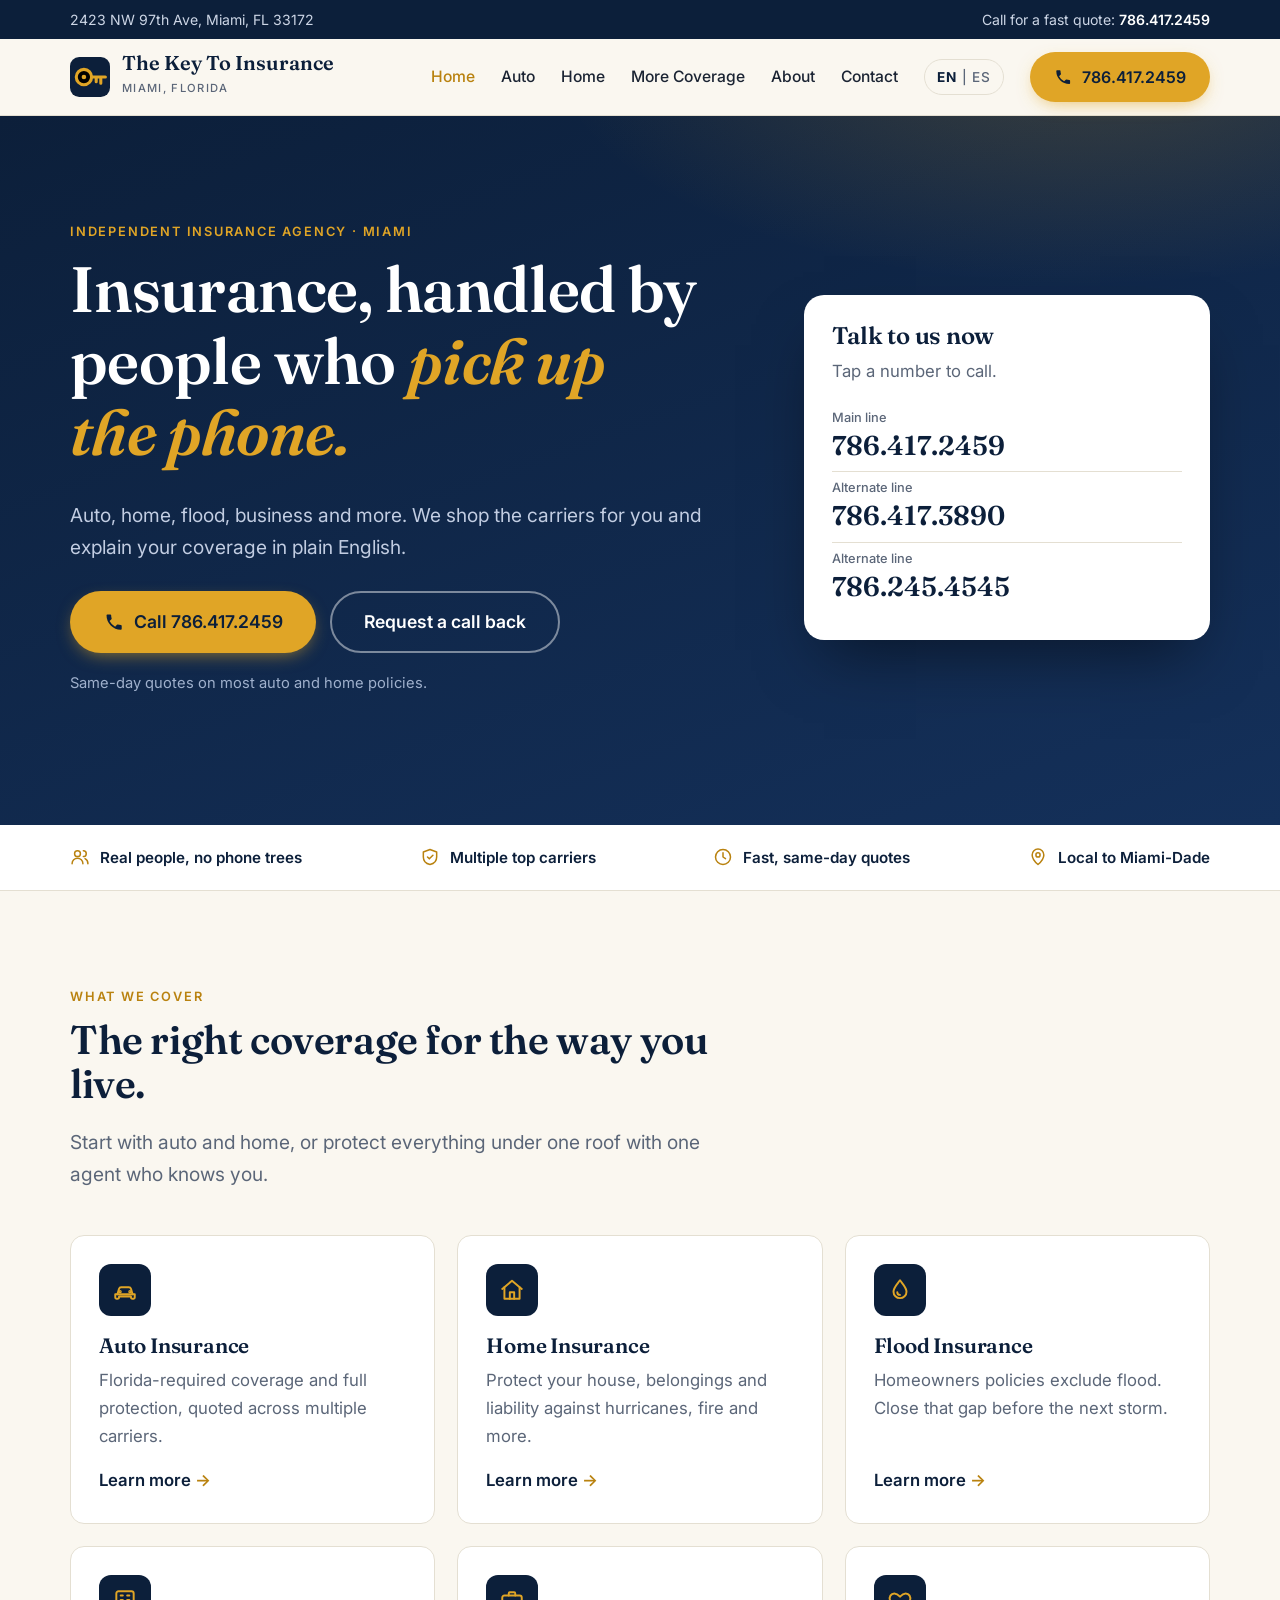
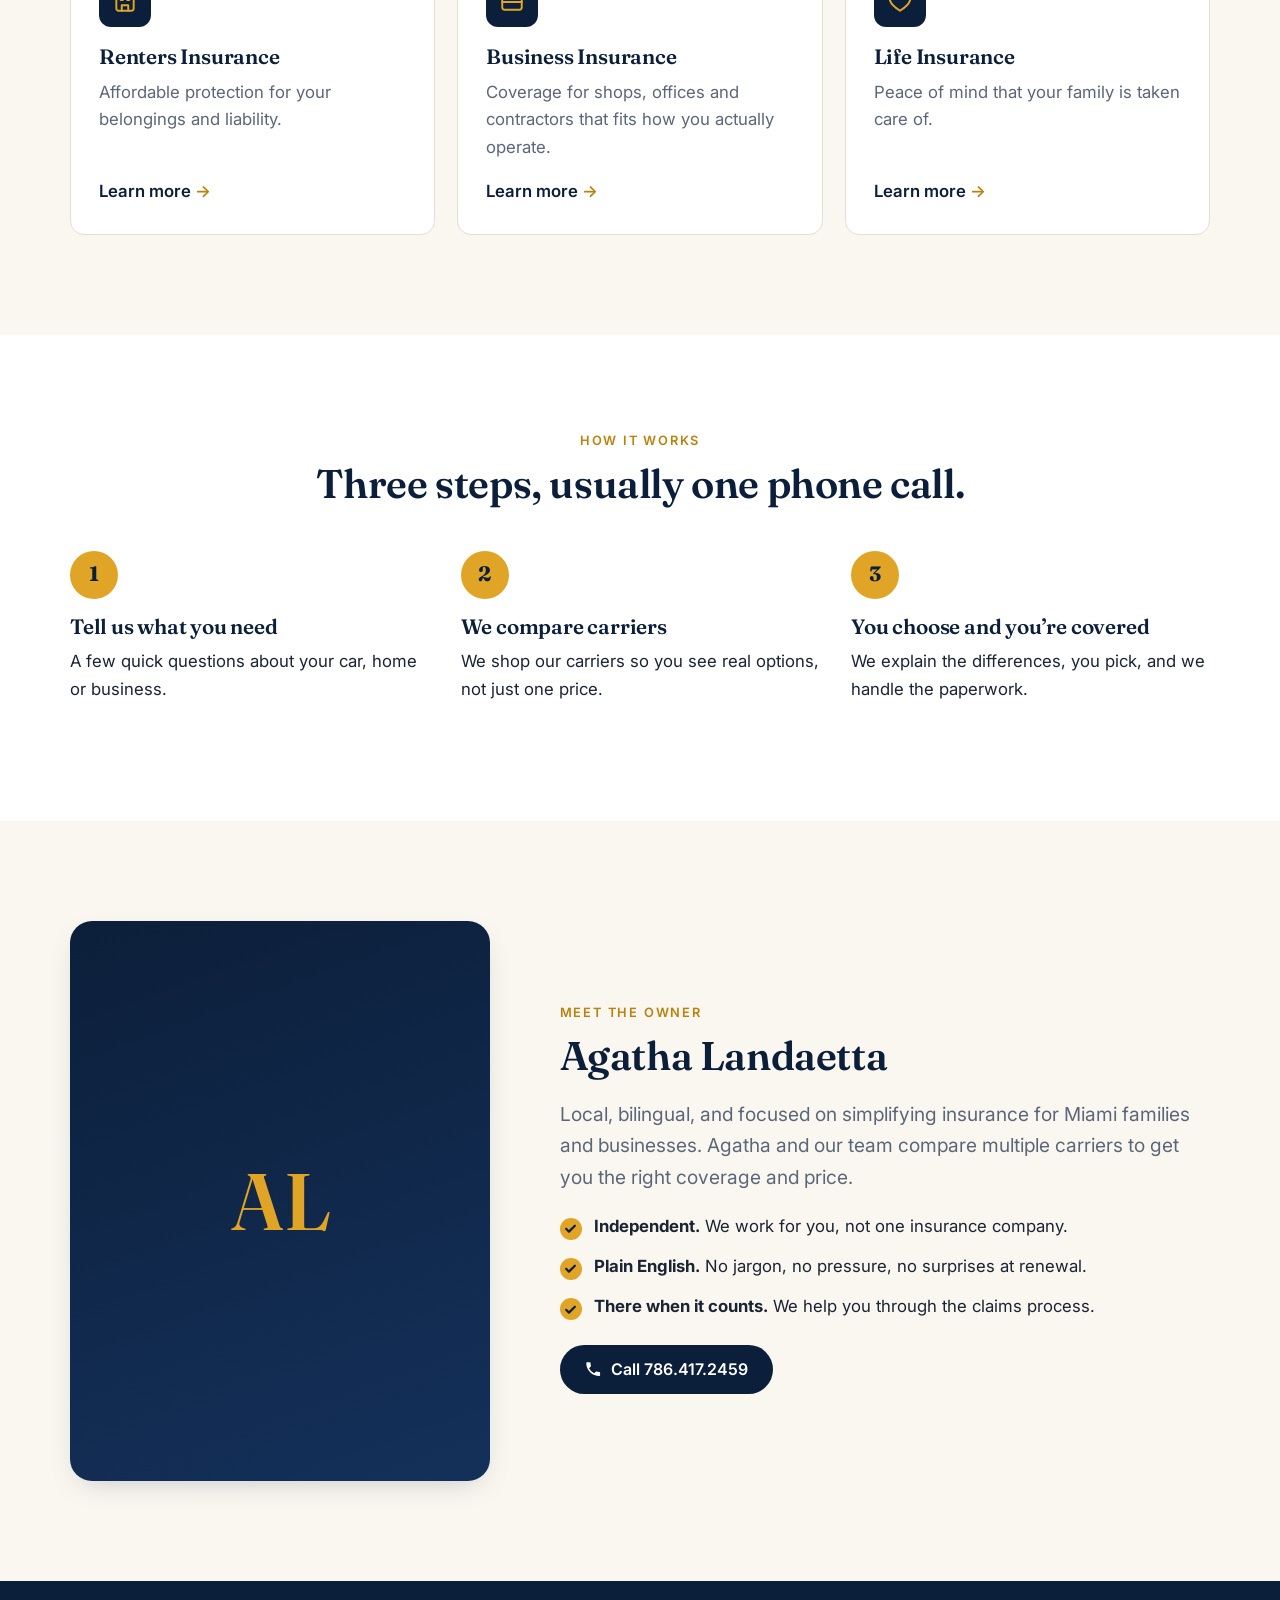
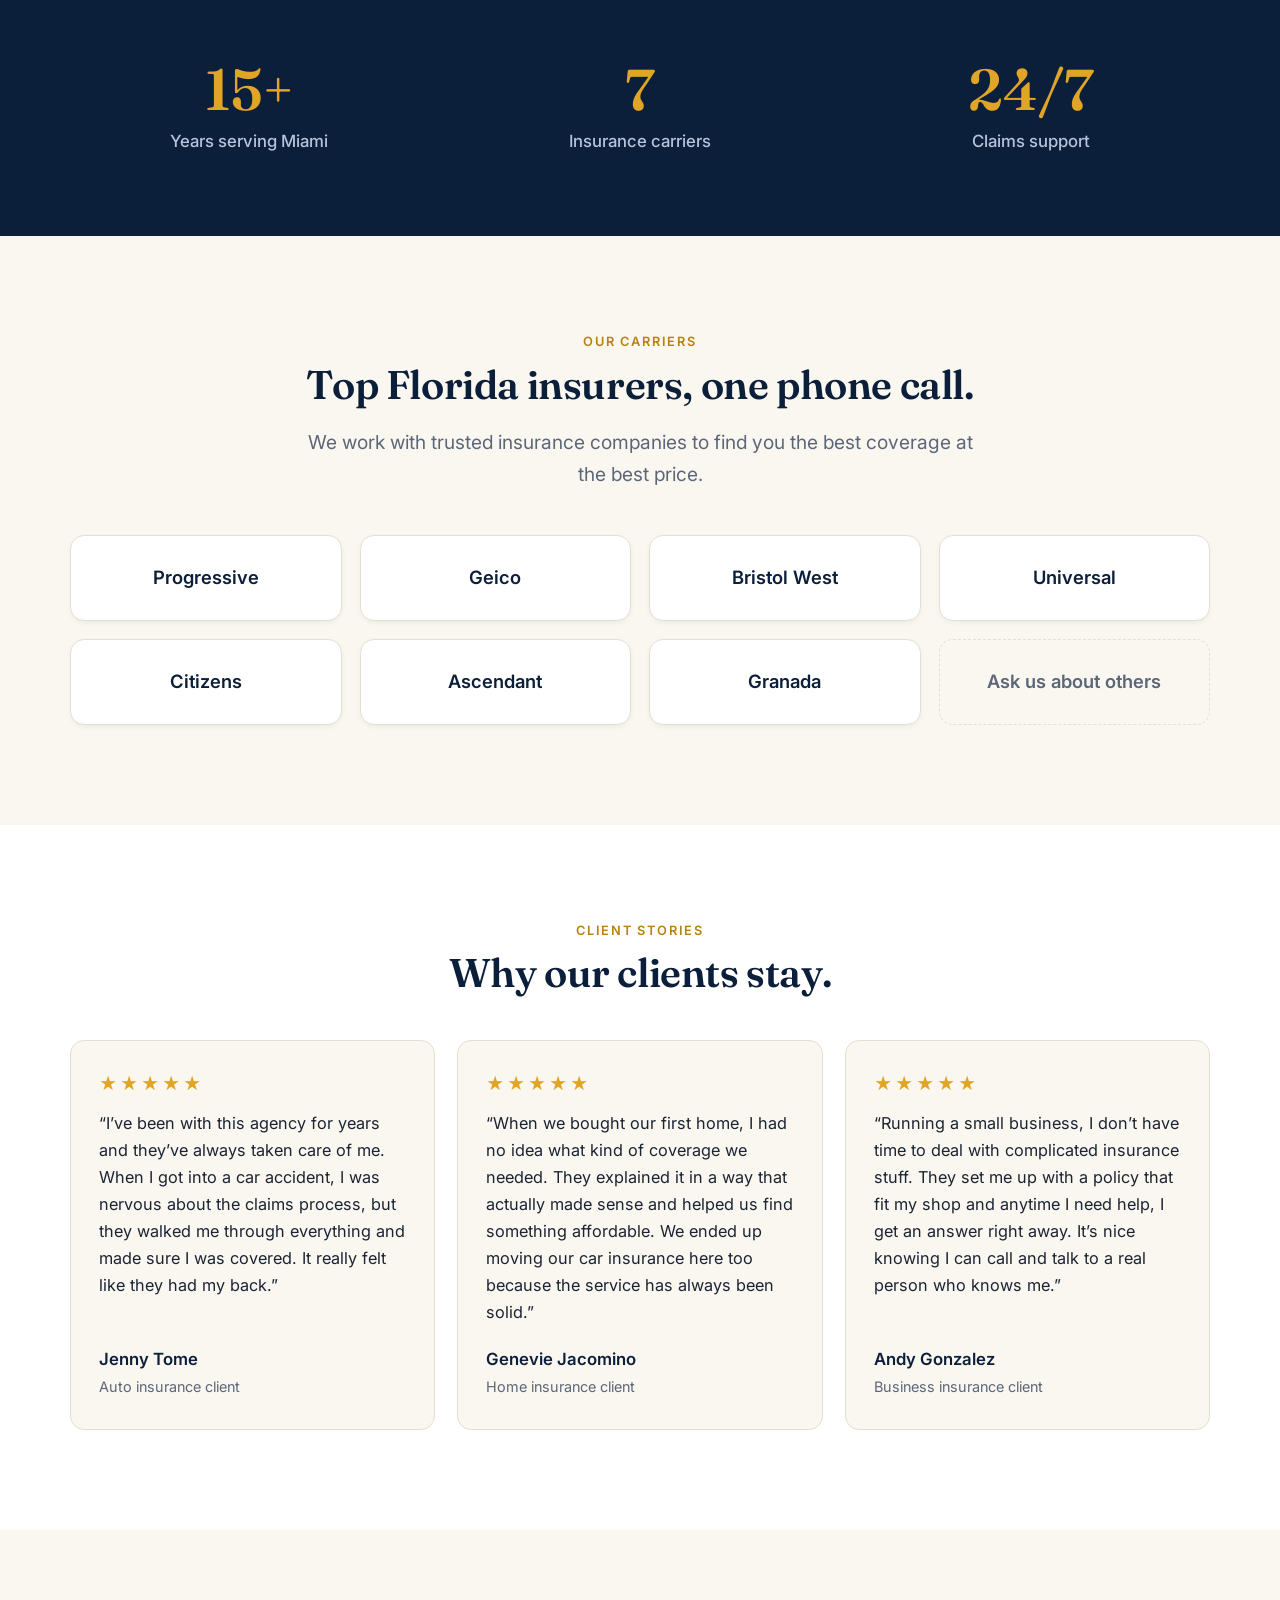
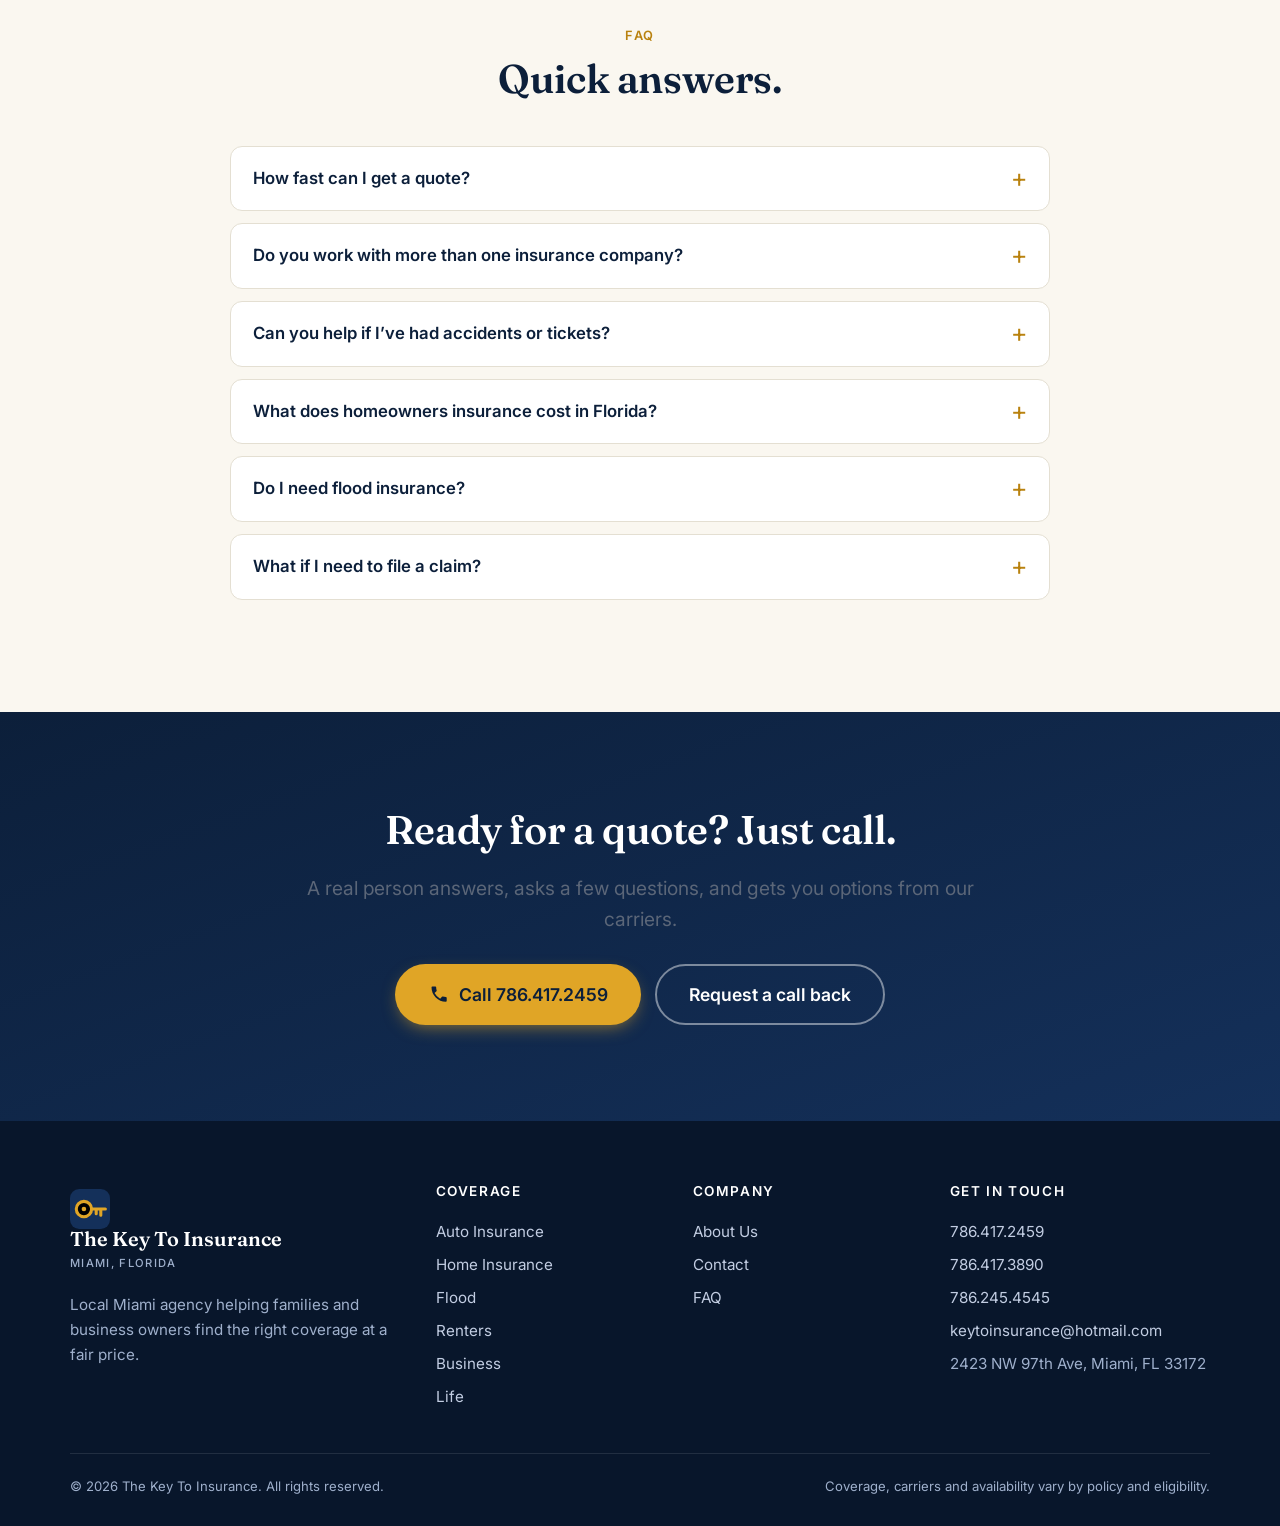
==== site/index.html @ 810135cc "Initial bilingual site for The Key To Insurance Co-Authored-By: Claude Sonnet 5.5 <noreply@anthropic" ====
<!DOCTYPE html>
<html lang="en">
<head>
<meta charset="utf-8">
<meta name="viewport" content="width=device-width, initial-scale=1">
<title>The Key To Insurance | Auto &amp; Home Insurance in Miami, FL</title>
<meta name="description" content="Independent Miami insurance agency. Fast quotes on auto, home, flood, renters, business and life insurance. Call 786.417.2459.">
<link rel="canonical" href="https://www.thekeytoinsurance.com/">
<link rel="alternate" hreflang="en" href="https://www.thekeytoinsurance.com/">
<link rel="alternate" hreflang="es" href="https://www.thekeytoinsurance.com/es/">
<link rel="alternate" hreflang="x-default" href="https://www.thekeytoinsurance.com/">
<meta property="og:title" content="The Key To Insurance | Auto &amp; Home Insurance in Miami, FL">
<meta property="og:description" content="Independent Miami insurance agency. Fast quotes on auto, home, flood, renters, business and life insurance. Call 786.417.2459.">
<meta property="og:type" content="website">
<meta property="og:url" content="https://www.thekeytoinsurance.com/">
<meta property="og:locale" content="en_US">
<meta name="theme-color" content="#0c1f3a">
<link rel="icon" href="assets/favicon.svg" type="image/svg+xml">
<link rel="preconnect" href="https://fonts.googleapis.com">
<link rel="preconnect" href="https://fonts.gstatic.com" crossorigin>
<link href="https://fonts.googleapis.com/css2?family=Fraunces:ital,opsz,wght@0,9..144,500;0,9..144,600;1,9..144,500&family=Inter:wght@400;500;600;700&display=swap" rel="stylesheet">
<link rel="stylesheet" href="assets/styles.css">
<script type="application/ld+json">{"@context":"https://schema.org","@type":"InsuranceAgency","name":"The Key To Insurance","url":"https://www.thekeytoinsurance.com/","telephone":"+1-786-417-2459","email":"keytoinsurance@hotmail.com","knowsLanguage":["en","es"],"address":{"@type":"PostalAddress","streetAddress":"2423 NW 97th Ave","addressLocality":"Miami","addressRegion":"FL","postalCode":"33172","addressCountry":"US"},"areaServed":"Miami-Dade County, FL"}</script>
</head>
<body>
<a class="skip" href="#main">Skip to content</a>
<div class="topbar"><div class="wrap"><span>2423 NW 97th Ave, Miami, FL 33172</span><span>Call for a fast quote: <a href="tel:+17864172459">786.417.2459</a></span></div></div>
<header class="site"><div class="wrap">
  <a class="brand" href="index.html" aria-label="The Key To Insurance, home"><svg viewBox="0 0 48 48"><rect width="48" height="48" rx="11" fill="#0c1f3a"/><g transform="translate(2 2) scale(.92)"><circle cx="16" cy="24" r="10" stroke="#e0a526" stroke-width="4"/><circle cx="16" cy="24" r="3" fill="#e0a526"/><path d="M26 24h18M38 24v8M32 24v6" stroke="#e0a526" stroke-width="4" stroke-linecap="round"/></g></svg><span><b>The Key To Insurance</b><small>Miami, Florida</small></span></a>
  <button class="menu-btn" aria-label="Menu" aria-expanded="false" aria-controls="nav"><svg viewBox="0 0 24 24" fill="none" stroke="currentColor" stroke-width="2" stroke-linecap="round"><path d="M4 7h16M4 12h16M4 17h16"/></svg></button>
  <nav class="main" id="nav" aria-label="Main"><a href="index.html" aria-current="page">Home</a><a href="auto-insurance.html">Auto</a><a href="home-insurance.html">Home</a><a href="more-coverage.html">More Coverage</a><a href="about.html">About</a><a href="contact.html">Contact</a><a class="lang" href="es/index.html" hreflang="es" lang="es" aria-label="Ver en español"><b>EN</b> | ES</a><a class="btn btn-gold" href="tel:+17864172459"><svg viewBox="0 0 24 24" fill="currentColor" aria-hidden="true"><path d="M6.6 10.8a15 15 0 0 0 6.6 6.6l2.2-2.2a1 1 0 0 1 1-.25 11.4 11.4 0 0 0 3.6.57 1 1 0 0 1 1 1V20a1 1 0 0 1-1 1A17 17 0 0 1 3 4a1 1 0 0 1 1-1h3.5a1 1 0 0 1 1 1c0 1.25.2 2.45.57 3.6a1 1 0 0 1-.25 1z"/></svg>786.417.2459</a></nav>
</div></header>
<main id="main">

<section class="hero"><div class="wrap hero-grid">
  <div>
    <span class="eyebrow" style="color:var(--gold)">Independent insurance agency · Miami</span>
    <h1>Insurance, handled by people who <em>pick up the phone.</em></h1>
    <p class="lede">Auto, home, flood, business and more. We shop the carriers for you and explain your coverage in plain English.</p>
    <div class="hero-actions"><a class="btn btn-gold btn-lg" href="tel:+17864172459"><svg viewBox="0 0 24 24" fill="currentColor" aria-hidden="true"><path d="M6.6 10.8a15 15 0 0 0 6.6 6.6l2.2-2.2a1 1 0 0 1 1-.25 11.4 11.4 0 0 0 3.6.57 1 1 0 0 1 1 1V20a1 1 0 0 1-1 1A17 17 0 0 1 3 4a1 1 0 0 1 1-1h3.5a1 1 0 0 1 1 1c0 1.25.2 2.45.57 3.6a1 1 0 0 1-.25 1z"/></svg>Call 786.417.2459</a><a class="btn btn-ghost btn-lg" href="contact.html#quote">Request a call back</a></div>
    <p class="hero-note">Same-day quotes on most auto and home policies.</p>
  </div>
  <aside class="callcard" aria-label="Phone numbers">
    <h2>Talk to us now</h2><p style="color:var(--muted)">Tap a number to call.</p>
    <a class="num" href="tel:+17864172459"><small>Main line</small>786.417.2459</a><a class="num" href="tel:+17864173890"><small>Alternate line</small>786.417.3890</a><a class="num" href="tel:+17862454545"><small>Alternate line</small>786.245.4545</a>
  </aside>
</div></section>

<div class="trust"><div class="wrap"><ul>
  <li><svg viewBox="0 0 24 24" fill="none" stroke="currentColor" stroke-width="1.8" stroke-linecap="round" stroke-linejoin="round" aria-hidden="true"><circle cx="9" cy="8" r="3.500"/><path d="M2.500 20a6.500 6.500 0 0 1 13 0"/><path d="M16 4.500a3.500 3.500 0 0 1 0 7M18 14a6.500 6.500 0 0 1 3.500 6"/></svg>Real people, no phone trees</li>
  <li><svg viewBox="0 0 24 24" fill="none" stroke="currentColor" stroke-width="1.8" stroke-linecap="round" stroke-linejoin="round" aria-hidden="true"><path d="M12 3l8 3v6c0 4.500-3.300 8-8 9-4.700-1-8-4.500-8-9V6z"/><path d="M9 12l2.200 2.200L15.500 10"/></svg>Multiple top carriers</li>
  <li><svg viewBox="0 0 24 24" fill="none" stroke="currentColor" stroke-width="1.8" stroke-linecap="round" stroke-linejoin="round" aria-hidden="true"><circle cx="12" cy="12" r="9"/><path d="M12 7v5l3 2"/></svg>Fast, same-day quotes</li>
  <li><svg viewBox="0 0 24 24" fill="none" stroke="currentColor" stroke-width="1.8" stroke-linecap="round" stroke-linejoin="round" aria-hidden="true"><path d="M12 21s7-6 7-11.500A7 7 0 0 0 5 9.500C5 15 12 21 12 21z"/><circle cx="12" cy="9.500" r="2.500"/></svg>Local to Miami-Dade</li>
</ul></div></div>

<section class="block"><div class="wrap">
  <div class="head"><span class="eyebrow">What we cover</span><h2>The right coverage for the way you live.</h2><p class="lede">Start with auto and home, or protect everything under one roof with one agent who knows you.</p></div>
  <div class="cards"><a class="card" href="auto-insurance.html"><div class="ico"><svg viewBox="0 0 24 24" fill="none" stroke="currentColor" stroke-width="1.8" stroke-linecap="round" stroke-linejoin="round" aria-hidden="true"><path d="M5 16l1.5-5.2A2 2 0 0 1 8.4 9.4h7.2a2 2 0 0 1 1.9 1.4L19 16"/><path d="M3 16h18v3a1 1 0 0 1-1 1h-1.5a1 1 0 0 1-1-1v-1h-11v1a1 1 0 0 1-1 1H4a1 1 0 0 1-1-1z"/><circle cx="7.5" cy="13.5" r=".6"/><circle cx="16.5" cy="13.5" r=".6"/></svg></div><h3>Auto Insurance</h3><p>Florida-required coverage and full protection, quoted across multiple carriers.</p><span class="more">Learn more</span></a><a class="card" href="home-insurance.html"><div class="ico"><svg viewBox="0 0 24 24" fill="none" stroke="currentColor" stroke-width="1.8" stroke-linecap="round" stroke-linejoin="round" aria-hidden="true"><path d="M3 11l9-7.5L21 11"/><path d="M5 9.5V20h14V9.5"/><path d="M10 20v-6h4v6"/></svg></div><h3>Home Insurance</h3><p>Protect your house, belongings and liability against hurricanes, fire and more.</p><span class="more">Learn more</span></a><a class="card" href="more-coverage.html#flood"><div class="ico"><svg viewBox="0 0 24 24" fill="none" stroke="currentColor" stroke-width="1.8" stroke-linecap="round" stroke-linejoin="round" aria-hidden="true"><path d="M12 3c3 4 6 6.8 6 10.5a6 6 0 0 1-12 0C6 9.8 9 7 12 3z"/><path d="M9.5 14a2.5 2.5 0 0 0 2.5 2.5"/></svg></div><h3>Flood Insurance</h3><p>Homeowners policies exclude flood. Close that gap before the next storm.</p><span class="more">Learn more</span></a><a class="card" href="more-coverage.html#renters"><div class="ico"><svg viewBox="0 0 24 24" fill="none" stroke="currentColor" stroke-width="1.8" stroke-linecap="round" stroke-linejoin="round" aria-hidden="true"><rect x="4" y="3" width="16" height="18" rx="2"/><path d="M9 21v-5h6v5"/><path d="M8 7h2M14 7h2M8 11h2M14 11h2"/></svg></div><h3>Renters Insurance</h3><p>Affordable protection for your belongings and liability.</p><span class="more">Learn more</span></a><a class="card" href="more-coverage.html#business"><div class="ico"><svg viewBox="0 0 24 24" fill="none" stroke="currentColor" stroke-width="1.8" stroke-linecap="round" stroke-linejoin="round" aria-hidden="true"><rect x="3" y="7" width="18" height="13" rx="2"/><path d="M9 7V5a1 1 0 0 1 1-1h4a1 1 0 0 1 1 1v2"/><path d="M3 13h18"/></svg></div><h3>Business Insurance</h3><p>Coverage for shops, offices and contractors that fits how you actually operate.</p><span class="more">Learn more</span></a><a class="card" href="more-coverage.html#life"><div class="ico"><svg viewBox="0 0 24 24" fill="none" stroke="currentColor" stroke-width="1.8" stroke-linecap="round" stroke-linejoin="round" aria-hidden="true"><path d="M12 21s-7.5-4.6-9.2-9.3C1.6 8.2 3.6 5 6.8 5c2 0 3.4 1 5.2 3 1.8-2 3.2-3 5.2-3 3.2 0 5.2 3.2 4 6.7C19.500 16.400 12 21 12 21z"/></svg></div><h3>Life Insurance</h3><p>Peace of mind that your family is taken care of.</p><span class="more">Learn more</span></a></div>
</div></section>

<section class="block alt"><div class="wrap">
  <div class="head center"><span class="eyebrow">How it works</span><h2>Three steps, usually one phone call.</h2></div>
  <div class="steps">
    <div class="step"><h3>Tell us what you need</h3><p>A few quick questions about your car, home or business.</p></div>
    <div class="step"><h3>We compare carriers</h3><p>We shop our carriers so you see real options, not just one price.</p></div>
    <div class="step"><h3>You choose and you’re covered</h3><p>We explain the differences, you pick, and we handle the paperwork.</p></div>
  </div>
</div></section>

<section class="block"><div class="wrap"><div class="owner">
  <figure class="owner-photo"><span class="initials" aria-hidden="true">AL</span><img src="assets/agatha-landaetta.jpg" alt="Agatha Landaetta, owner of The Key To Insurance" loading="lazy" onerror="this.remove()"></figure>
  <div><span class="eyebrow">Meet the owner</span><h2>Agatha Landaetta</h2>
  <p class="lede">Local, bilingual, and focused on simplifying insurance for Miami families and businesses. Agatha and our team compare multiple carriers to get you the right coverage and price.</p>
  <ul class="checks">
      <li><b>Independent.</b> We work for you, not one insurance company.</li>
      <li><b>Plain English.</b> No jargon, no pressure, no surprises at renewal.</li>
      <li><b>There when it counts.</b> We help you through the claims process.</li>
    </ul><a class="btn btn-navy" href="tel:+17864172459"><svg viewBox="0 0 24 24" fill="currentColor" aria-hidden="true"><path d="M6.6 10.8a15 15 0 0 0 6.6 6.6l2.2-2.2a1 1 0 0 1 1-.25 11.4 11.4 0 0 0 3.6.57 1 1 0 0 1 1 1V20a1 1 0 0 1-1 1A17 17 0 0 1 3 4a1 1 0 0 1 1-1h3.5a1 1 0 0 1 1 1c0 1.25.2 2.45.57 3.6a1 1 0 0 1-.25 1z"/></svg>Call 786.417.2459</a></div>
</div></div></section>

<section class="stats" aria-label="By the numbers"><div class="wrap"><div><b>15+</b><span>Years serving Miami</span></div><div><b>7</b><span>Insurance carriers</span></div><div><b>24/7</b><span>Claims support</span></div></div></section>

<section class="block"><div class="wrap">
  <div class="head center"><span class="eyebrow">Our carriers</span><h2>Top Florida insurers, one phone call.</h2>
  <p class="lede">We work with trusted insurance companies to find you the best coverage at the best price.</p></div>
  <div class="tiles"><div>Progressive</div><div>Geico</div><div>Bristol West</div><div>Universal</div><div>Citizens</div><div>Ascendant</div><div>Granada</div><div class="more-tile">Ask us about others</div></div>
</div></section>

<section class="block alt"><div class="wrap">
  <div class="head center"><span class="eyebrow">Client stories</span><h2>Why our clients stay.</h2></div>
  <div class="cards"><figure class="card" style="margin:0">
  <div aria-label="5 out of 5 stars" style="color:var(--gold);letter-spacing:3px;font-size:1.1rem;margin-bottom:12px">★★★★★</div>
  <blockquote style="margin:0;flex:1;font-size:1.02rem">“I’ve been with this agency for years and they’ve always taken care of me. When I got into a car accident, I was nervous about the claims process, but they walked me through everything and made sure I was covered. It really felt like they had my back.”</blockquote>
  <figcaption style="margin-top:20px;font-weight:600;color:var(--navy)">Jenny Tome<br><span style="font-weight:400;color:var(--muted);font-size:.9rem">Auto insurance client</span></figcaption></figure><figure class="card" style="margin:0">
  <div aria-label="5 out of 5 stars" style="color:var(--gold);letter-spacing:3px;font-size:1.1rem;margin-bottom:12px">★★★★★</div>
  <blockquote style="margin:0;flex:1;font-size:1.02rem">“When we bought our first home, I had no idea what kind of coverage we needed. They explained it in a way that actually made sense and helped us find something affordable. We ended up moving our car insurance here too because the service has always been solid.”</blockquote>
  <figcaption style="margin-top:20px;font-weight:600;color:var(--navy)">Genevie Jacomino<br><span style="font-weight:400;color:var(--muted);font-size:.9rem">Home insurance client</span></figcaption></figure><figure class="card" style="margin:0">
  <div aria-label="5 out of 5 stars" style="color:var(--gold);letter-spacing:3px;font-size:1.1rem;margin-bottom:12px">★★★★★</div>
  <blockquote style="margin:0;flex:1;font-size:1.02rem">“Running a small business, I don’t have time to deal with complicated insurance stuff. They set me up with a policy that fit my shop and anytime I need help, I get an answer right away. It’s nice knowing I can call and talk to a real person who knows me.”</blockquote>
  <figcaption style="margin-top:20px;font-weight:600;color:var(--navy)">Andy Gonzalez<br><span style="font-weight:400;color:var(--muted);font-size:.9rem">Business insurance client</span></figcaption></figure></div>
</div></section>

<section class="block" id="faq"><div class="wrap" style="max-width:820px">
  <div class="head center"><span class="eyebrow">FAQ</span><h2>Quick answers.</h2></div>
  <details><summary>How fast can I get a quote?</summary><p>Usually the same day, often while you’re on the phone. Call <a href='tel:+17864172459'>786.417.2459</a> and have your driver’s license, vehicle details or property address handy.</p></details><details><summary>Do you work with more than one insurance company?</summary><p>Yes. As an independent agency we shop multiple carriers, including Progressive, Geico, Universal and Citizens, so you aren’t locked into one company’s price.</p></details><details><summary>Can you help if I’ve had accidents or tickets?</summary><p>Often, yes. Our carrier mix includes options for a range of driving records. Call us and we’ll tell you honestly what’s available.</p></details><details><summary>What does homeowners insurance cost in Florida?</summary><p>It varies a lot by roof age, construction, location and coverage. We’ll quote it side by side across carriers so you can see the real tradeoffs.</p></details><details><summary>Do I need flood insurance?</summary><p>Standard homeowners policies don’t cover flood damage. In South Florida it’s worth a serious look whether or not your lender requires it. See our <a href='more-coverage.html#flood'>flood coverage page</a>.</p></details><details><summary>What if I need to file a claim?</summary><p>Call us first. We’ll help you start the claim, explain what to expect, and follow up so it doesn’t fall through the cracks.</p></details>
</div></section>
<section class="cta"><div class="wrap">
  <h2>Ready for a quote? Just call.</h2><p class="lede" style="margin-inline:auto">A real person answers, asks a few questions, and gets you options from our carriers.</p>
  <div class="hero-actions"><a class="btn btn-gold btn-lg" href="tel:+17864172459"><svg viewBox="0 0 24 24" fill="currentColor" aria-hidden="true"><path d="M6.6 10.8a15 15 0 0 0 6.6 6.6l2.2-2.2a1 1 0 0 1 1-.25 11.4 11.4 0 0 0 3.6.57 1 1 0 0 1 1 1V20a1 1 0 0 1-1 1A17 17 0 0 1 3 4a1 1 0 0 1 1-1h3.5a1 1 0 0 1 1 1c0 1.25.2 2.45.57 3.6a1 1 0 0 1-.25 1z"/></svg>Call 786.417.2459</a><a class="btn btn-ghost btn-lg" href="contact.html#quote">Request a call back</a></div>
</div></section>

</main>
<footer class="site"><div class="wrap">
  <div class="cols">
    <div><a class="brand" href="index.html"><svg viewBox="0 0 48 48"><rect width="48" height="48" rx="11" fill="#14305a"/><g transform="translate(2 2) scale(.92)"><circle cx="16" cy="24" r="10" stroke="#e0a526" stroke-width="4"/><circle cx="16" cy="24" r="3" fill="#e0a526"/><path d="M26 24h18M38 24v8M32 24v6" stroke="#e0a526" stroke-width="4" stroke-linecap="round"/></g></svg><span><b>The Key To Insurance</b><small>Miami, Florida</small></span></a>
      <p>Local Miami agency helping families and business owners find the right coverage at a fair price.</p></div>
    <div><h4>Coverage</h4><a href="auto-insurance.html">Auto Insurance</a><a href="home-insurance.html">Home Insurance</a><a href="more-coverage.html#flood">Flood</a><a href="more-coverage.html#renters">Renters</a><a href="more-coverage.html#business">Business</a><a href="more-coverage.html#life">Life</a></div>
    <div><h4>Company</h4><a href="about.html">About Us</a><a href="contact.html">Contact</a><a href="index.html#faq">FAQ</a></div>
    <div><h4>Get in touch</h4><a href="tel:+17864172459">786.417.2459</a><a href="tel:+17864173890">786.417.3890</a><a href="tel:+17862454545">786.245.4545</a><a href="mailto:keytoinsurance@hotmail.com">keytoinsurance@hotmail.com</a><span style="display:block;padding:4px 0">2423 NW 97th Ave, Miami, FL 33172</span></div>
  </div>
  <div class="legal"><span>© 2026 The Key To Insurance. All rights reserved.</span><span>Coverage, carriers and availability vary by policy and eligibility.</span></div>
</div></footer>
<div class="callbar"><a class="c" href="tel:+17864172459">Call now</a><a class="q" href="contact.html#quote">Get a quote</a></div>
<script src="assets/script.js"></script>
</body>
</html>
---- site/assets/styles.css ----
:root {
  --navy: #0c1f3a;
  --navy-2: #14305a;
  --gold: #e0a526;
  --gold-dark: #b9820f;
  --cream: #faf7f0;
  --white: #fff;
  --ink: #1b2433;
  --muted: #5b6678;
  --line: #e4dfd2;
  --radius: 14px;
  --shadow: 0 10px 30px -12px rgba(12, 31, 58, .25);
  --serif: "Fraunces", Georgia, serif;
  --sans: "Inter", system-ui, -apple-system, "Segoe UI", sans-serif;
}

*, *::before, *::after { box-sizing: border-box; }
html { scroll-behavior: smooth; }
body {
  margin: 0;
  font: 400 1.05rem/1.65 var(--sans);
  color: var(--ink);
  background: var(--cream);
  -webkit-font-smoothing: antialiased;
}
img, svg { max-width: 100%; display: block; }
a { color: var(--navy-2); }
h1, h2, h3 { font-family: var(--serif); color: var(--navy); line-height: 1.12; margin: 0 0 .5em; letter-spacing: -.01em; }
h1 { font-size: clamp(2.3rem, 5.5vw, 4rem); font-weight: 600; }
h2 { font-size: clamp(1.7rem, 3.4vw, 2.5rem); font-weight: 600; }
h3 { font-size: 1.3rem; font-weight: 600; }
p { margin: 0 0 1em; }
.wrap { width: min(1140px, 100% - 32px); margin-inline: auto; }
.eyebrow { font: 600 .8rem/1 var(--sans); letter-spacing: .14em; text-transform: uppercase; color: var(--gold-dark); margin-bottom: 14px; display: block; }
.lede { font-size: 1.2rem; color: var(--muted); max-width: 60ch; }
.skip { position: absolute; left: -999px; }
.skip:focus { left: 8px; top: 8px; background: var(--white); padding: 8px 12px; z-index: 99; }
:focus-visible { outline: 3px solid var(--gold); outline-offset: 2px; }

/* Buttons */
.btn {
  display: inline-flex; align-items: center; gap: .55em;
  padding: .85em 1.4em; border-radius: 999px; font: 600 1rem/1 var(--sans);
  text-decoration: none; border: 2px solid transparent; cursor: pointer;
  transition: transform .15s, background .15s, box-shadow .15s;
}
.btn:hover { transform: translateY(-1px); }
.btn-gold { background: var(--gold); color: var(--navy); box-shadow: 0 6px 18px -6px rgba(224, 165, 38, .7); }
.btn-gold:hover { background: #ecb53a; }
.btn-ghost { border-color: rgba(255, 255, 255, .45); color: var(--white); }
.btn-ghost:hover { background: rgba(255, 255, 255, .1); }
.btn-navy { background: var(--navy); color: var(--white); }
.btn-navy:hover { background: var(--navy-2); }
.btn-lg { padding: 1.05em 1.8em; font-size: 1.1rem; }
.btn svg { width: 1.15em; height: 1.15em; }

/* Header */
.topbar { background: var(--navy); color: #cdd6e6; font-size: .88rem; }
.topbar .wrap { display: flex; justify-content: space-between; gap: 16px; padding-block: 8px; flex-wrap: wrap; }
.topbar a { color: var(--white); text-decoration: none; font-weight: 600; }
header.site {
  position: sticky; top: 0; z-index: 50;
  background: rgba(250, 247, 240, .92); backdrop-filter: blur(12px);
  border-bottom: 1px solid var(--line);
}
header.site .wrap { display: flex; align-items: center; justify-content: space-between; gap: 20px; min-height: 76px; }
.brand { display: flex; align-items: center; gap: 12px; text-decoration: none; color: var(--navy); }
.brand svg { width: 40px; height: 40px; flex: none; }
.brand b { font: 600 1.25rem/1 var(--serif); display: block; }
.brand small { font: 500 .7rem/1 var(--sans); letter-spacing: .12em; text-transform: uppercase; color: var(--muted); }
nav.main { display: flex; align-items: center; gap: 26px; }
nav.main a:not(.btn) { text-decoration: none; color: var(--ink); font-weight: 500; font-size: .98rem; }
nav.main a:not(.btn):hover, nav.main a[aria-current] { color: var(--gold-dark); }
.menu-btn { display: none; background: none; border: 0; padding: 8px; color: var(--navy); }
.menu-btn svg { width: 28px; height: 28px; }

/* Hero */
.hero {
  background:
    radial-gradient(900px 400px at 85% -10%, rgba(224, 165, 38, .22), transparent 60%),
    linear-gradient(160deg, var(--navy) 0%, var(--navy-2) 100%);
  color: #d5deee; padding: clamp(56px, 9vw, 110px) 0 clamp(64px, 9vw, 120px);
  position: relative; overflow: hidden;
}
.hero h1 { color: var(--white); max-width: 15ch; }
.hero h1 em { font-style: italic; color: var(--gold); }
.hero .lede { color: #c2cde2; }
.hero-grid { display: grid; grid-template-columns: 1.25fr .75fr; gap: 56px; align-items: center; }
.hero-actions { display: flex; flex-wrap: wrap; gap: 14px; margin-top: 28px; }
.hero-note { margin-top: 18px; font-size: .92rem; color: #9fb0cc; }
.hero-key { position: absolute; right: -60px; bottom: -90px; width: 420px; opacity: .07; color: var(--gold); pointer-events: none; }
.callcard {
  background: var(--white); color: var(--ink); border-radius: 20px; padding: 28px;
  box-shadow: 0 30px 60px -20px rgba(0, 0, 0, .5);
}
.callcard h2 { font-size: 1.5rem; margin-bottom: .3em; }
.callcard .num { display: block; font: 600 1.7rem/1.2 var(--serif); color: var(--navy); text-decoration: none; padding: 10px 0; border-top: 1px solid var(--line); }
.callcard .num:first-of-type { border-top: 0; }
.callcard .num small { display: block; font: 500 .8rem/1 var(--sans); color: var(--muted); margin-bottom: 4px; }
.callcard .num:hover { color: var(--gold-dark); }

.trust { background: var(--white); border-bottom: 1px solid var(--line); }
.trust ul { list-style: none; margin: 0; padding: 20px 0; display: flex; flex-wrap: wrap; gap: 10px 36px; justify-content: space-between; font-weight: 600; font-size: .95rem; color: var(--navy); }
.trust li { display: flex; align-items: center; gap: 10px; }
.trust svg { width: 20px; height: 20px; color: var(--gold-dark); }

/* Sections */
section.block { padding: clamp(56px, 8vw, 100px) 0; }
.block.alt { background: var(--white); }
.block.dark { background: var(--navy); color: #c2cde2; }
.block.dark h2, .block.dark h3 { color: var(--white); }
.head { max-width: 680px; margin-bottom: 44px; }
.head.center { margin-inline: auto; text-align: center; }
.head.center .lede { margin-inline: auto; }

.cards { display: grid; grid-template-columns: repeat(auto-fit, minmax(300px, 1fr)); gap: 22px; }
.card {
  background: var(--white); border: 1px solid var(--line); border-radius: var(--radius);
  padding: 28px; text-decoration: none; color: inherit; display: flex; flex-direction: column;
  transition: transform .2s, box-shadow .2s, border-color .2s;
}
.block.alt .card { background: var(--cream); }
a.card:hover { transform: translateY(-4px); box-shadow: var(--shadow); border-color: var(--gold); }
.card .ico { width: 52px; height: 52px; border-radius: 12px; background: var(--navy); color: var(--gold); display: grid; place-items: center; margin-bottom: 18px; }
.card .ico svg { width: 26px; height: 26px; }
.card p { color: var(--muted); flex: 1; }
.card .more { font-weight: 600; color: var(--navy); }
.card .more::after { content: " →"; color: var(--gold-dark); }

.steps { display: grid; grid-template-columns: repeat(auto-fit, minmax(240px, 1fr)); gap: 32px; counter-reset: s; }
.step { counter-increment: s; }
.step::before {
  content: counter(s); display: grid; place-items: center; width: 48px; height: 48px; border-radius: 50%;
  background: var(--gold); color: var(--navy); font: 700 1.3rem/1 var(--serif); margin-bottom: 16px;
}

.split { display: grid; grid-template-columns: 1fr 1fr; gap: 56px; align-items: center; }
.checks { list-style: none; padding: 0; margin: 0 0 1.4em; }
.checks li { padding-left: 34px; position: relative; margin-bottom: .75em; }
.checks li::before {
  content: ""; position: absolute; left: 0; top: .3em; width: 22px; height: 22px; border-radius: 50%;
  background: var(--gold) url("data:image/svg+xml,%3Csvg xmlns='http://www.w3.org/2000/svg' viewBox='0 0 24 24' fill='none' stroke='%230c1f3a' stroke-width='3.5' stroke-linecap='round' stroke-linejoin='round'%3E%3Cpath d='M5 12.5l4.5 4.5L19 7.5'/%3E%3C/svg%3E") center/70% no-repeat;
}
.panel { background: var(--navy); color: #c2cde2; border-radius: 20px; padding: 36px; }
.panel h3 { color: var(--white); }
.panel .big { font: 600 clamp(2rem, 5vw, 3rem)/1 var(--serif); color: var(--gold); margin-bottom: 6px; }

.carriers { display: flex; flex-wrap: wrap; gap: 12px; margin-top: 8px; }
.carriers span { border: 1px solid var(--line); background: var(--white); padding: 10px 20px; border-radius: 999px; font-weight: 600; color: var(--navy); }
.block.dark .carriers span { background: rgba(255, 255, 255, .08); border-color: rgba(255, 255, 255, .2); color: var(--white); }

details { background: var(--white); border: 1px solid var(--line); border-radius: 12px; padding: 0 22px; margin-bottom: 12px; }
details summary { cursor: pointer; font-weight: 600; color: var(--navy); padding: 18px 0; list-style: none; display: flex; justify-content: space-between; gap: 16px; }
details summary::-webkit-details-marker { display: none; }
details summary::after { content: "+"; font: 400 1.6rem/1 var(--sans); color: var(--gold-dark); }
details[open] summary::after { content: "–"; }
details p { color: var(--muted); }

.cta {
  background: linear-gradient(160deg, var(--navy), var(--navy-2)); color: #c2cde2; text-align: center;
  padding: clamp(56px, 8vw, 96px) 0;
}
.cta h2 { color: var(--white); }
.cta .hero-actions { justify-content: center; }

.pagehead { background: linear-gradient(160deg, var(--navy), var(--navy-2)); color: #c2cde2; padding: clamp(48px, 7vw, 88px) 0; }
.pagehead h1 { color: var(--white); font-size: clamp(2.1rem, 4.5vw, 3.2rem); }
.pagehead .lede { color: #c2cde2; }

/* Form */
form.quote { display: grid; gap: 16px; }
.field { display: grid; gap: 6px; }
.row { display: grid; grid-template-columns: 1fr 1fr; gap: 16px; }
label { font-weight: 600; font-size: .92rem; color: var(--navy); }
input, select, textarea {
  font: inherit; padding: 13px 14px; border: 1.5px solid var(--line); border-radius: 10px; background: var(--white); color: var(--ink); width: 100%;
}
input:focus, select:focus, textarea:focus { outline: 0; border-color: var(--gold); box-shadow: 0 0 0 3px rgba(224, 165, 38, .25); }
textarea { min-height: 120px; resize: vertical; }
.hp { position: absolute; left: -9999px; }
.form-msg { padding: 14px 16px; border-radius: 10px; background: #e8f5ea; color: #1d5a2a; font-weight: 600; display: none; }
.form-msg.show { display: block; }
.contact-list { list-style: none; margin: 0 0 24px; padding: 0; }
.contact-list li { padding: 14px 0; border-bottom: 1px solid var(--line); }
.contact-list small { display: block; color: var(--muted); font-size: .82rem; text-transform: uppercase; letter-spacing: .08em; }
.contact-list a { font: 600 1.35rem/1.3 var(--serif); text-decoration: none; color: var(--navy); }
.contact-list a:hover { color: var(--gold-dark); }

/* Footer */
footer.site { background: #08162b; color: #9fb0cc; padding: 64px 0 28px; font-size: .95rem; }
footer.site .cols { display: grid; grid-template-columns: 1.5fr 1fr 1fr 1.2fr; gap: 40px; }
footer.site h4 { color: var(--white); font: 600 .85rem/1 var(--sans); letter-spacing: .12em; text-transform: uppercase; margin: 0 0 16px; }
footer.site a { color: #c2cde2; text-decoration: none; display: block; padding: 4px 0; }
footer.site a:hover { color: var(--gold); }
footer.site .brand { color: var(--white); margin-bottom: 14px; }
footer.site .brand small { color: #9fb0cc; }
.legal { border-top: 1px solid rgba(255, 255, 255, .1); margin-top: 40px; padding-top: 22px; font-size: .82rem; display: flex; justify-content: space-between; flex-wrap: wrap; gap: 12px; }

/* Mobile call bar */
.callbar { display: none; }

@media (max-width: 900px) {
  .hero-grid, .split { grid-template-columns: 1fr; gap: 36px; }
  footer.site .cols { grid-template-columns: 1fr 1fr; }
}
@media (max-width: 600px) {
  .row { grid-template-columns: 1fr; }
  .topbar .wrap > span { display: none; }
  footer.site .cols { grid-template-columns: 1fr; }
  body { padding-bottom: 64px; }
  .callbar {
    display: flex; position: fixed; left: 0; right: 0; bottom: 0; z-index: 60;
    background: var(--navy); padding: 10px 12px; gap: 10px; box-shadow: 0 -6px 20px rgba(0, 0, 0, .25);
  }
  .callbar a { flex: 1; text-align: center; padding: 13px; border-radius: 10px; font-weight: 700; text-decoration: none; }
  .callbar .c { background: var(--gold); color: var(--navy); }
  .callbar .q { background: rgba(255, 255, 255, .12); color: var(--white); }
}
@media (prefers-reduced-motion: reduce) {
  * { transition: none !important; scroll-behavior: auto !important; }
}

/* Owner */
.owner { display: grid; grid-template-columns: .8fr 1.2fr; gap: 56px; align-items: center; }
.owner-photo { margin: 0; position: relative; aspect-ratio: 3 / 4; border-radius: 22px; overflow: hidden; background: linear-gradient(160deg, var(--navy), var(--navy-2)); box-shadow: var(--shadow); max-width: 420px; }
.owner-photo .initials { position: absolute; inset: 0; display: grid; place-items: center; font: 600 5rem/1 var(--serif); color: var(--gold); }
.owner-photo img { position: absolute; inset: 0; width: 100%; height: 100%; object-fit: cover; }

/* Stats band */
.stats { background: var(--navy); padding: clamp(48px, 7vw, 80px) 0; }
.stats .wrap { display: grid; grid-template-columns: repeat(3, 1fr); gap: 32px; text-align: center; }
.stats b { display: block; font: 600 clamp(2.4rem, 5vw, 3.6rem)/1 var(--serif); color: var(--gold); margin-bottom: 10px; }
.stats span { color: #b6c3da; font-weight: 500; }

/* Carrier tiles */
.tiles { display: grid; grid-template-columns: repeat(4, 1fr); gap: 18px; }
.tiles div { background: var(--white); border: 1px solid var(--line); border-radius: var(--radius); padding: 30px 16px; text-align: center; font: 600 1.15rem/1.3 var(--sans); color: var(--navy); box-shadow: 0 2px 8px -4px rgba(12, 31, 58, .15); }
.tiles .more-tile { background: transparent; border-style: dashed; color: var(--muted); box-shadow: none; }

@media (max-width: 900px) {
  .owner { grid-template-columns: 1fr; gap: 32px; }
  .owner-photo { max-width: 320px; }
  .stats .wrap { gap: 16px; }
  .stats span { font-size: .9rem; }
  .tiles { grid-template-columns: 1fr 1fr; }
}

/* Language toggle */
nav.main a.lang { font-size: .85rem; letter-spacing: .06em; border: 1.5px solid var(--line); border-radius: 999px; padding: 6px 12px; color: var(--muted); white-space: nowrap; }
nav.main a.lang b { color: var(--navy); }
nav.main a.lang:hover { border-color: var(--gold); color: var(--gold-dark); }
@media (max-width: 900px) { nav.main a.lang { align-self: flex-start; margin-top: 14px; border-bottom: 1.5px solid var(--line) !important; } }

nav.main a, .brand span { white-space: nowrap; }
@media (max-width: 1060px) { nav.main { gap: 16px; } .btn-gold { padding-inline: 1.1em; } }
@media (max-width: 960px) {
  .menu-btn { display: block; }
  nav.main {
    display: none; position: absolute; left: 0; right: 0; top: 100%; background: var(--cream);
    flex-direction: column; align-items: stretch; gap: 0; padding: 8px 16px 20px; border-bottom: 1px solid var(--line);
  }
  nav.main.open { display: flex; }
  nav.main a:not(.btn) { padding: 14px 4px; border-bottom: 1px solid var(--line); }
  nav.main .btn { margin-top: 14px; justify-content: center; }
  header.site { position: sticky; }
}
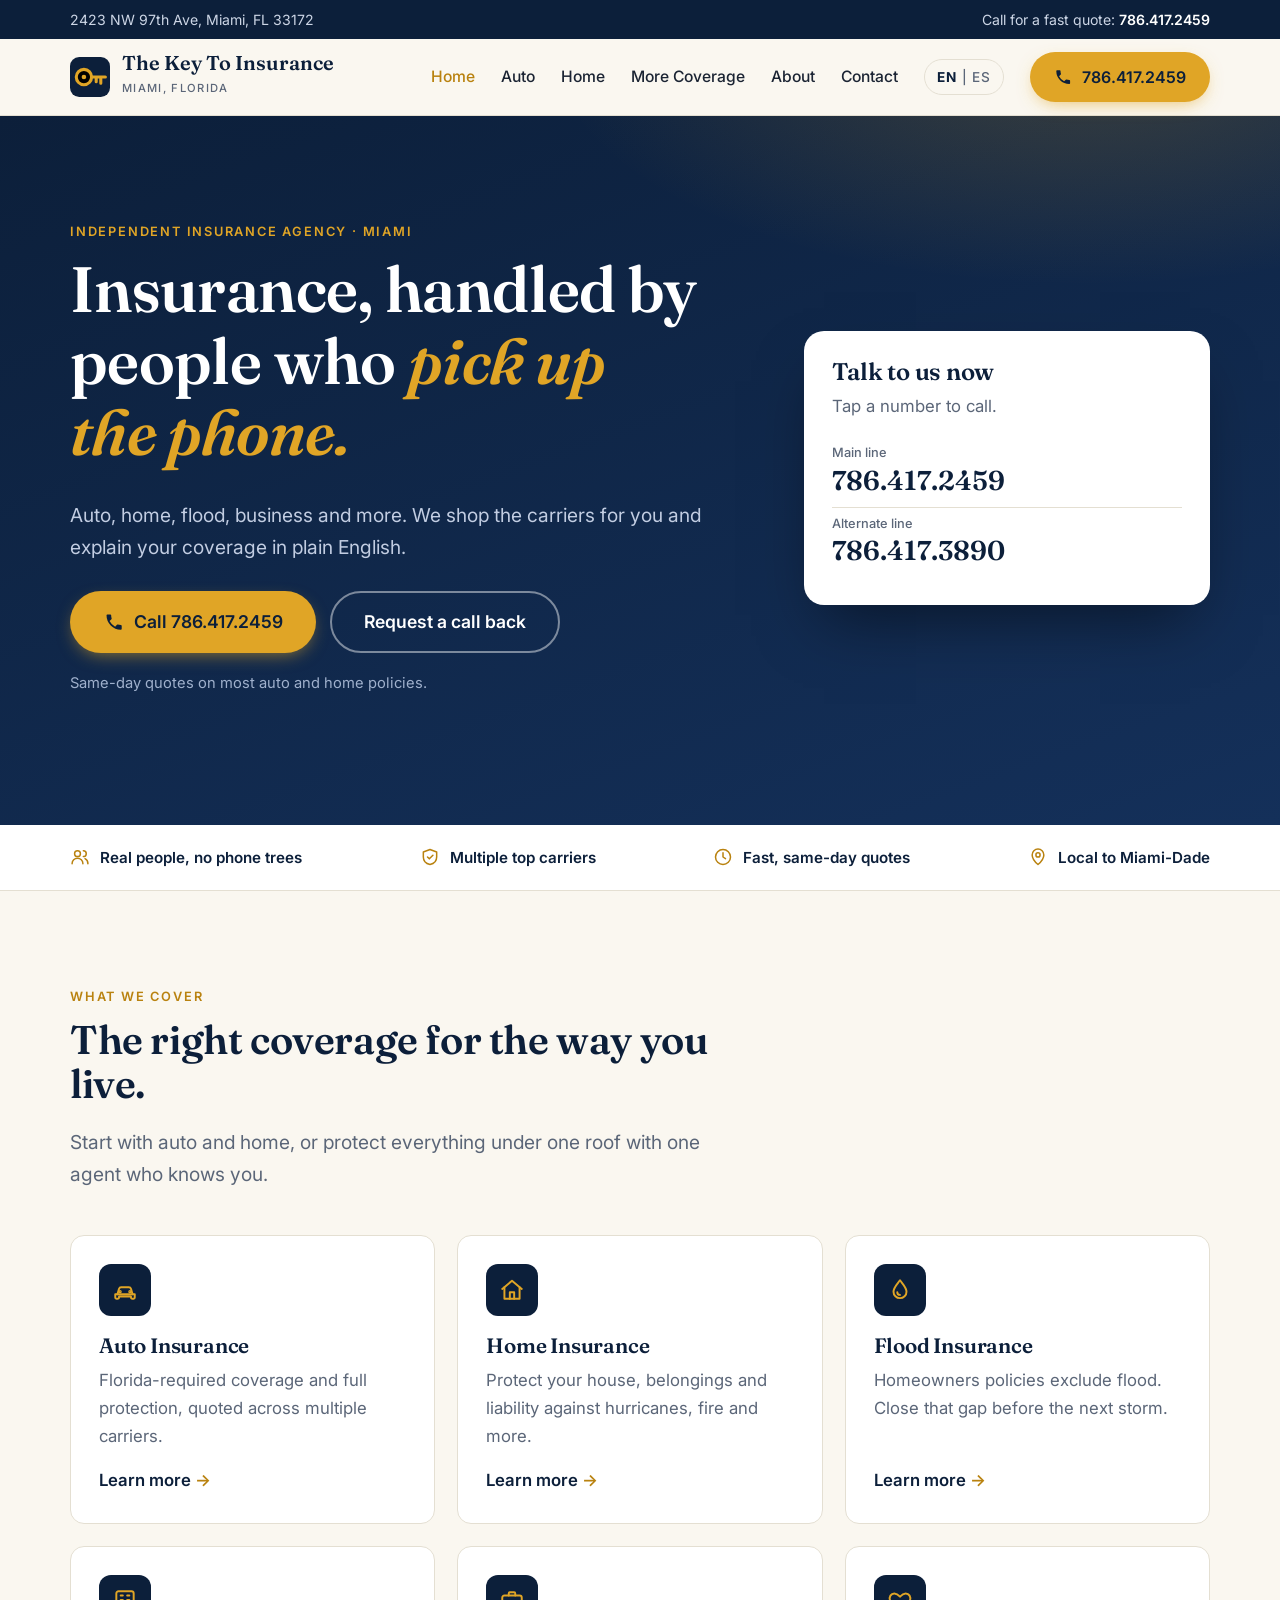
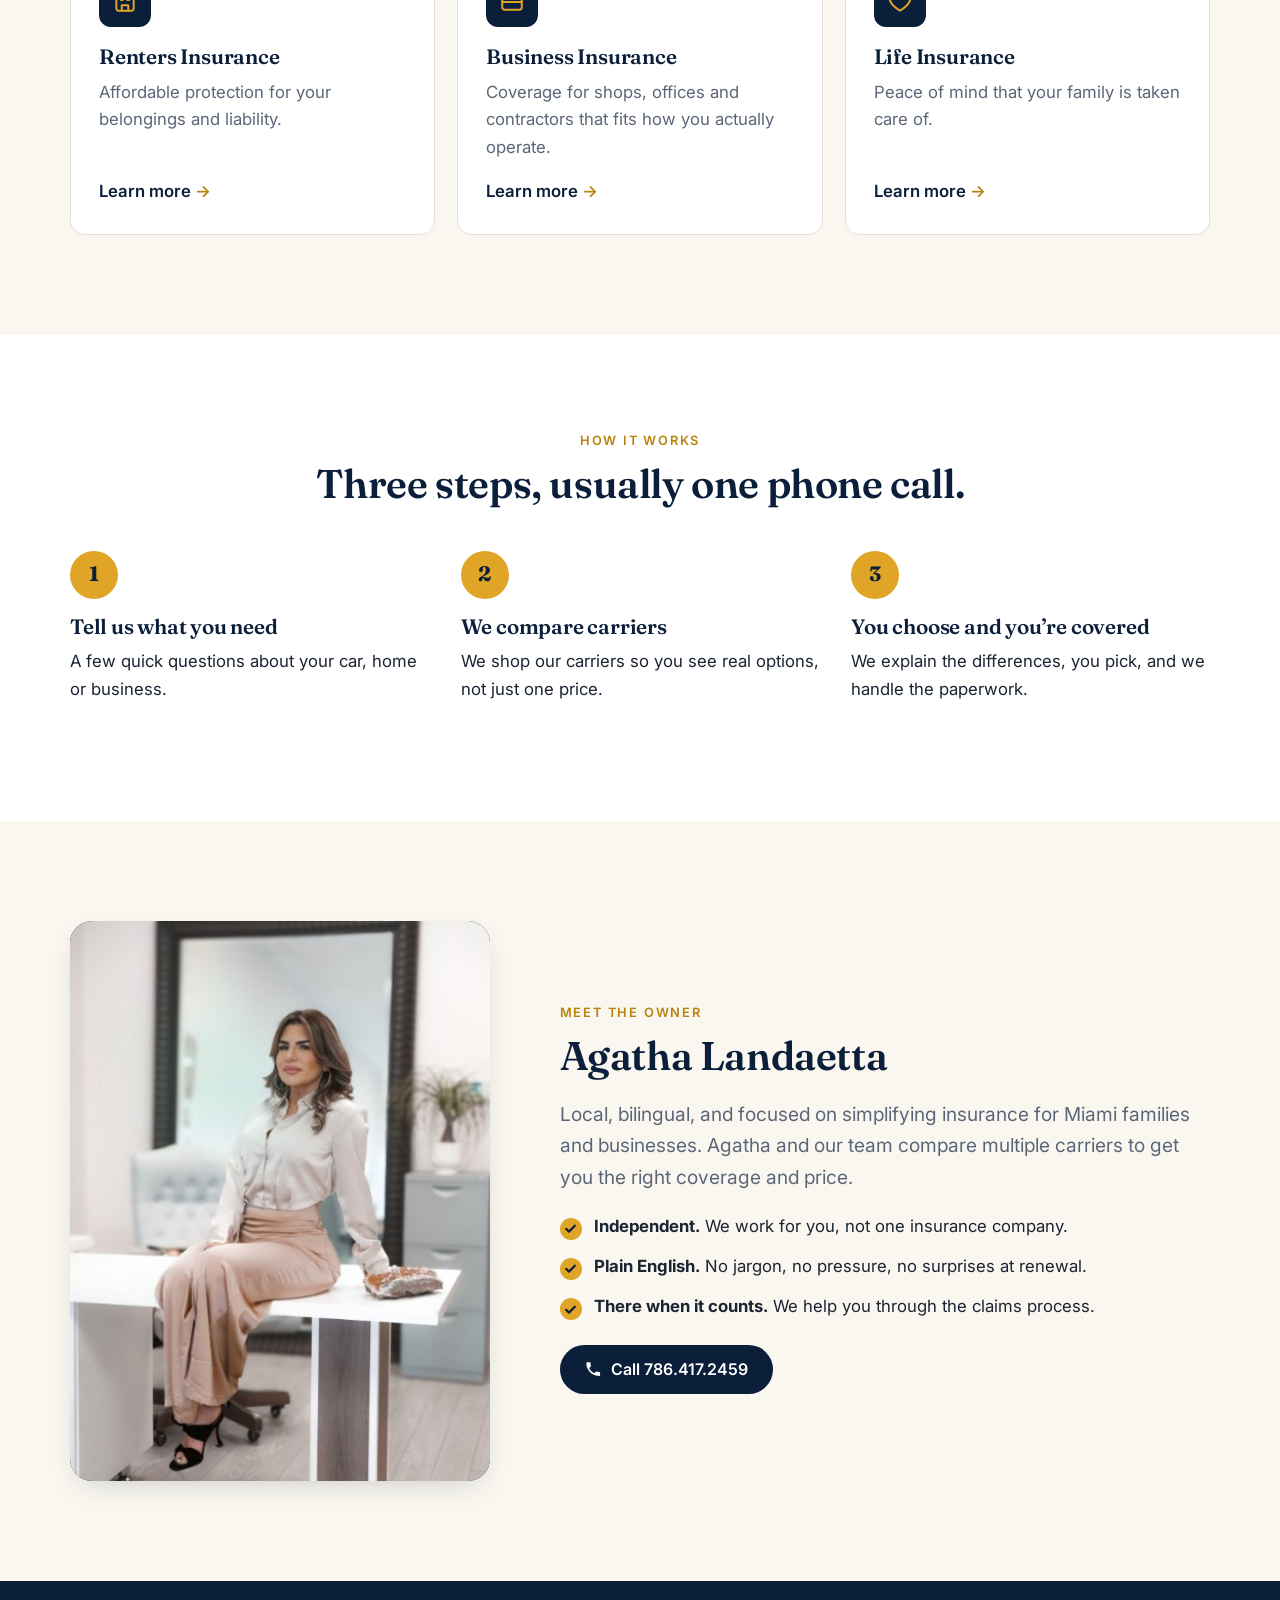
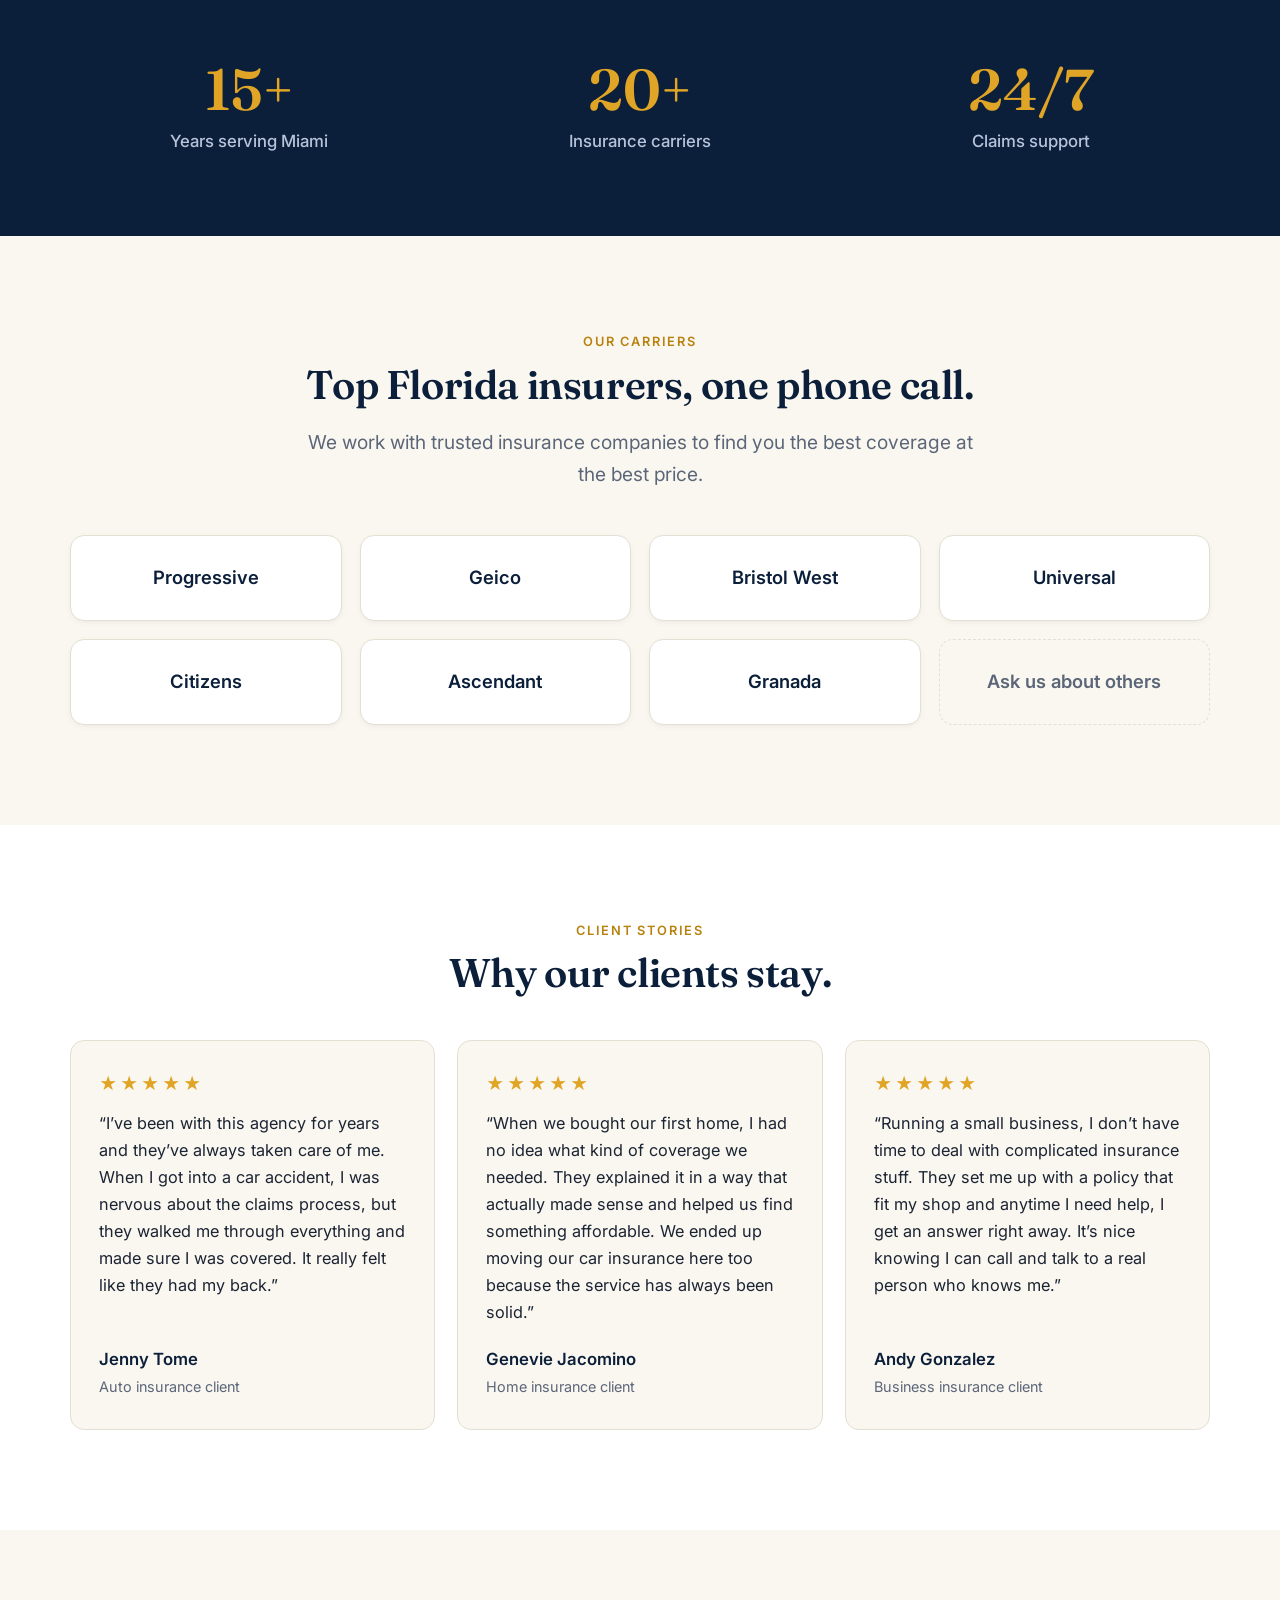
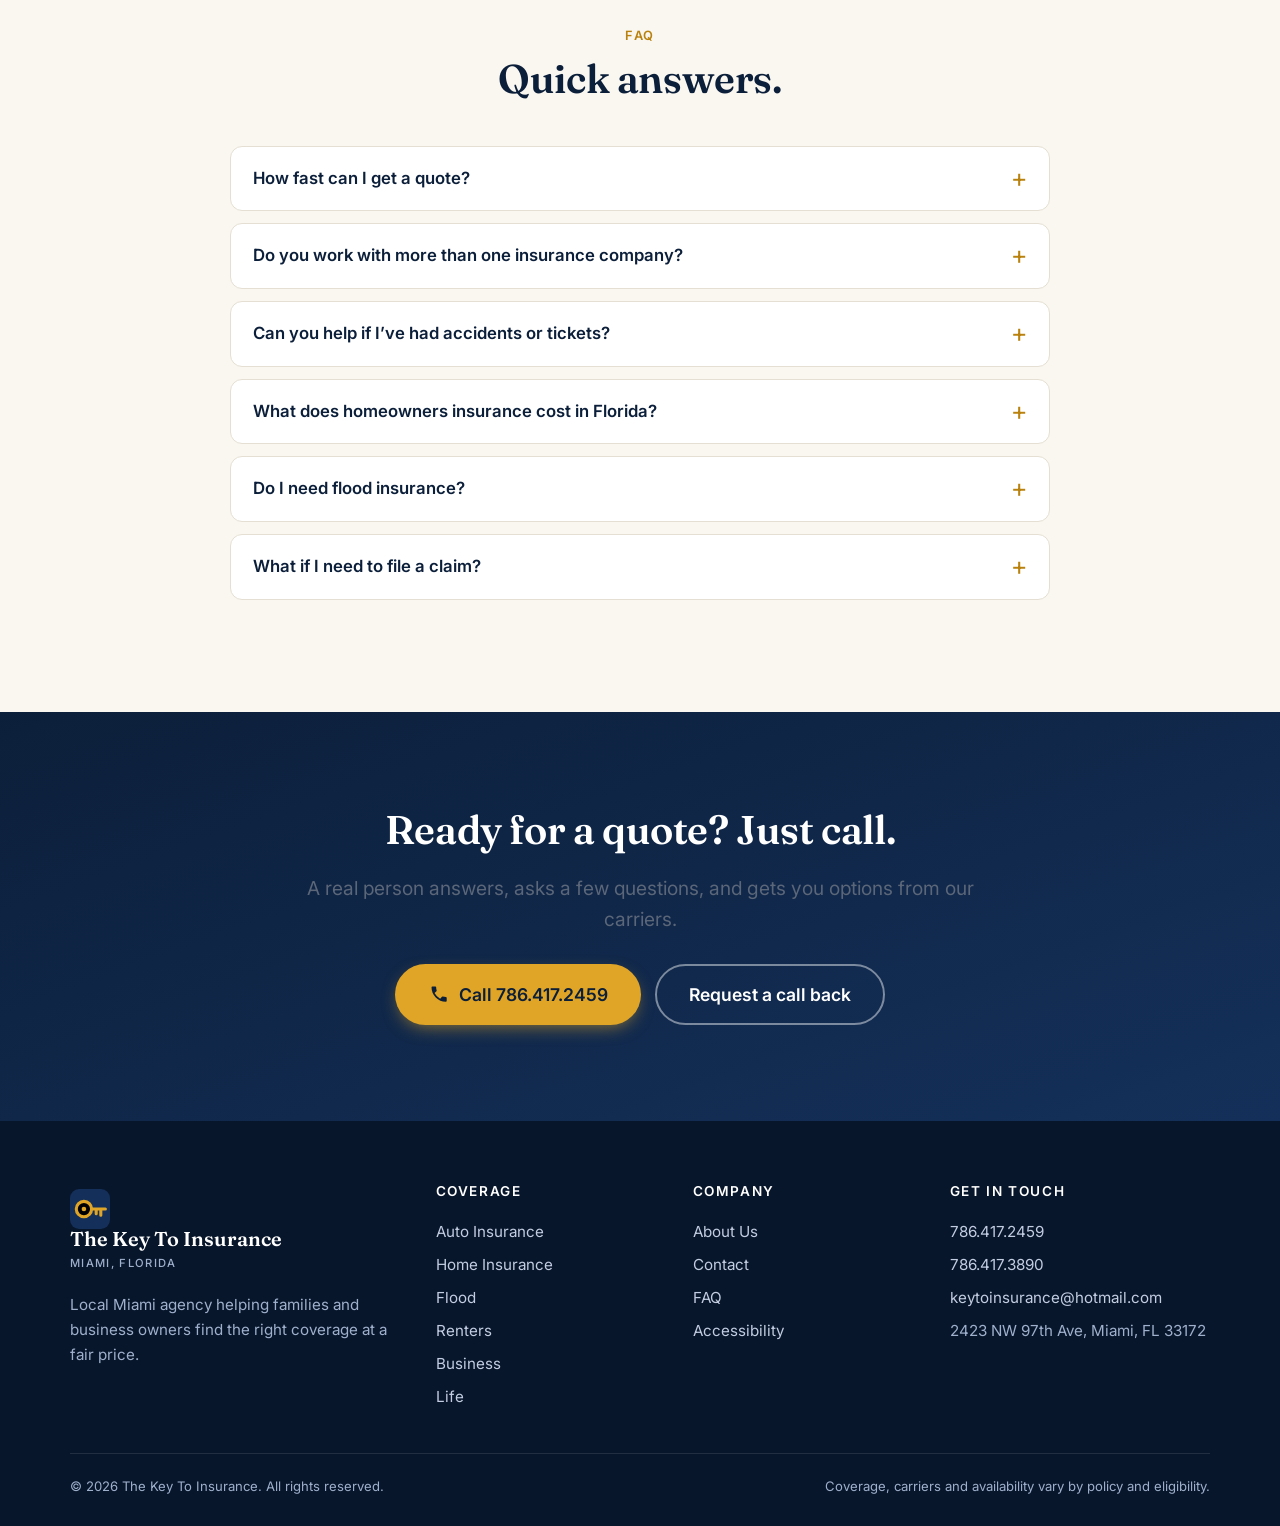
==== commit 72222fe3: "Apply Agatha's preview edits: drop 786.245.4545, show 20+ carriers, add accessibility statement Remo" ====
--- a/site/index.html
+++ b/site/index.html
@@ -42,7 +42,7 @@
   </div>
   <aside class="callcard" aria-label="Phone numbers">
     <h2>Talk to us now</h2><p style="color:var(--muted)">Tap a number to call.</p>
-    <a class="num" href="tel:+17864172459"><small>Main line</small>786.417.2459</a><a class="num" href="tel:+17864173890"><small>Alternate line</small>786.417.3890</a><a class="num" href="tel:+17862454545"><small>Alternate line</small>786.245.4545</a>
+    <a class="num" href="tel:+17864172459"><small>Main line</small>786.417.2459</a><a class="num" href="tel:+17864173890"><small>Alternate line</small>786.417.3890</a>
   </aside>
 </div></section>
 
@@ -78,7 +78,7 @@
     </ul><a class="btn btn-navy" href="tel:+17864172459"><svg viewBox="0 0 24 24" fill="currentColor" aria-hidden="true"><path d="M6.6 10.8a15 15 0 0 0 6.6 6.6l2.2-2.2a1 1 0 0 1 1-.25 11.4 11.4 0 0 0 3.6.57 1 1 0 0 1 1 1V20a1 1 0 0 1-1 1A17 17 0 0 1 3 4a1 1 0 0 1 1-1h3.5a1 1 0 0 1 1 1c0 1.25.2 2.45.57 3.6a1 1 0 0 1-.25 1z"/></svg>Call 786.417.2459</a></div>
 </div></div></section>
 
-<section class="stats" aria-label="By the numbers"><div class="wrap"><div><b>15+</b><span>Years serving Miami</span></div><div><b>7</b><span>Insurance carriers</span></div><div><b>24/7</b><span>Claims support</span></div></div></section>
+<section class="stats" aria-label="By the numbers"><div class="wrap"><div><b>15+</b><span>Years serving Miami</span></div><div><b>20+</b><span>Insurance carriers</span></div><div><b>24/7</b><span>Claims support</span></div></div></section>
 
 <section class="block"><div class="wrap">
   <div class="head center"><span class="eyebrow">Our carriers</span><h2>Top Florida insurers, one phone call.</h2>
@@ -115,8 +115,8 @@
     <div><a class="brand" href="index.html"><svg viewBox="0 0 48 48"><rect width="48" height="48" rx="11" fill="#14305a"/><g transform="translate(2 2) scale(.92)"><circle cx="16" cy="24" r="10" stroke="#e0a526" stroke-width="4"/><circle cx="16" cy="24" r="3" fill="#e0a526"/><path d="M26 24h18M38 24v8M32 24v6" stroke="#e0a526" stroke-width="4" stroke-linecap="round"/></g></svg><span><b>The Key To Insurance</b><small>Miami, Florida</small></span></a>
       <p>Local Miami agency helping families and business owners find the right coverage at a fair price.</p></div>
     <div><h4>Coverage</h4><a href="auto-insurance.html">Auto Insurance</a><a href="home-insurance.html">Home Insurance</a><a href="more-coverage.html#flood">Flood</a><a href="more-coverage.html#renters">Renters</a><a href="more-coverage.html#business">Business</a><a href="more-coverage.html#life">Life</a></div>
-    <div><h4>Company</h4><a href="about.html">About Us</a><a href="contact.html">Contact</a><a href="index.html#faq">FAQ</a></div>
-    <div><h4>Get in touch</h4><a href="tel:+17864172459">786.417.2459</a><a href="tel:+17864173890">786.417.3890</a><a href="tel:+17862454545">786.245.4545</a><a href="mailto:keytoinsurance@hotmail.com">keytoinsurance@hotmail.com</a><span style="display:block;padding:4px 0">2423 NW 97th Ave, Miami, FL 33172</span></div>
+    <div><h4>Company</h4><a href="about.html">About Us</a><a href="contact.html">Contact</a><a href="index.html#faq">FAQ</a><a href="accessibility.html">Accessibility</a></div>
+    <div><h4>Get in touch</h4><a href="tel:+17864172459">786.417.2459</a><a href="tel:+17864173890">786.417.3890</a><a href="mailto:keytoinsurance@hotmail.com">keytoinsurance@hotmail.com</a><span style="display:block;padding:4px 0">2423 NW 97th Ave, Miami, FL 33172</span></div>
   </div>
   <div class="legal"><span>© 2026 The Key To Insurance. All rights reserved.</span><span>Coverage, carriers and availability vary by policy and eligibility.</span></div>
 </div></footer>
--- a/site/assets/styles.css
+++ b/site/assets/styles.css
@@ -224,7 +224,7 @@
 .owner { display: grid; grid-template-columns: .8fr 1.2fr; gap: 56px; align-items: center; }
 .owner-photo { margin: 0; position: relative; aspect-ratio: 3 / 4; border-radius: 22px; overflow: hidden; background: linear-gradient(160deg, var(--navy), var(--navy-2)); box-shadow: var(--shadow); max-width: 420px; }
 .owner-photo .initials { position: absolute; inset: 0; display: grid; place-items: center; font: 600 5rem/1 var(--serif); color: var(--gold); }
-.owner-photo img { position: absolute; inset: 0; width: 100%; height: 100%; object-fit: cover; }
+.owner-photo img { position: absolute; inset: 0; width: 100%; height: 100%; object-fit: cover; object-position: 50% 20%; }
 
 /* Stats band */
 .stats { background: var(--navy); padding: clamp(48px, 7vw, 80px) 0; }
